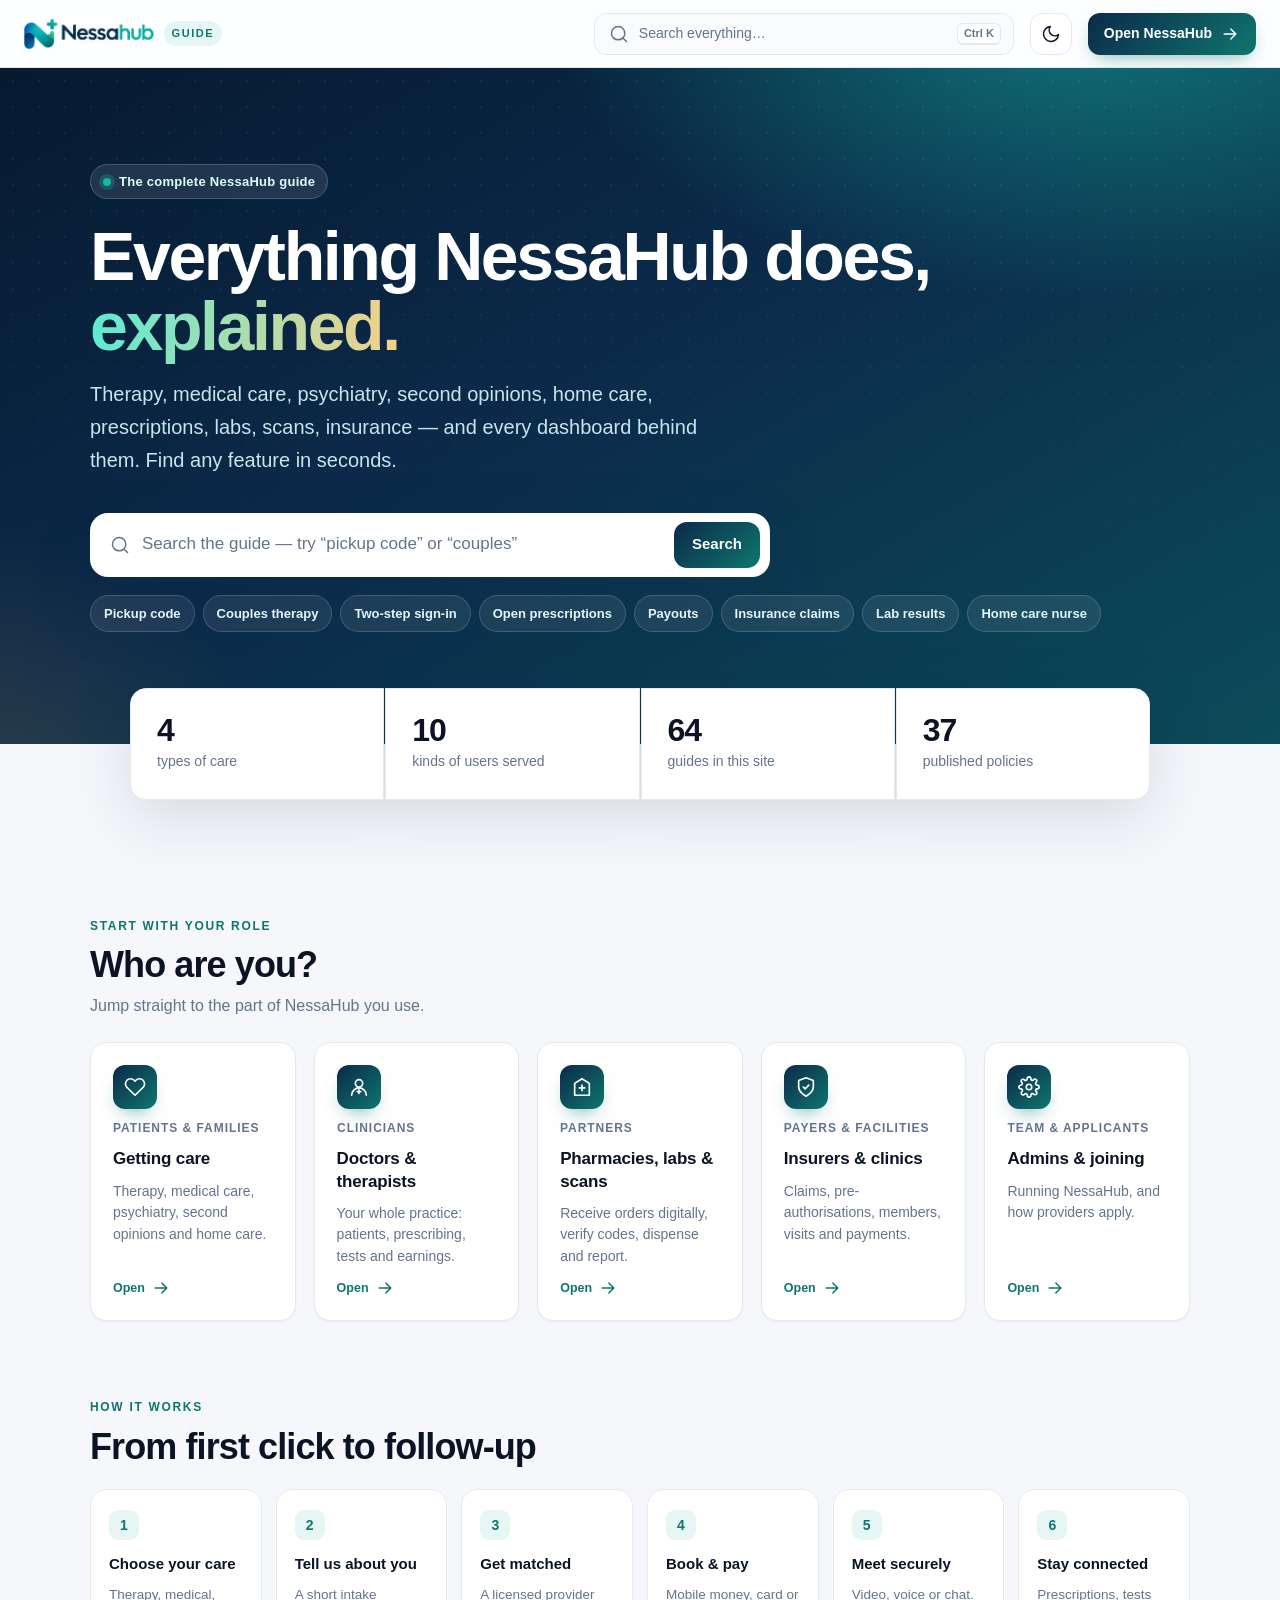
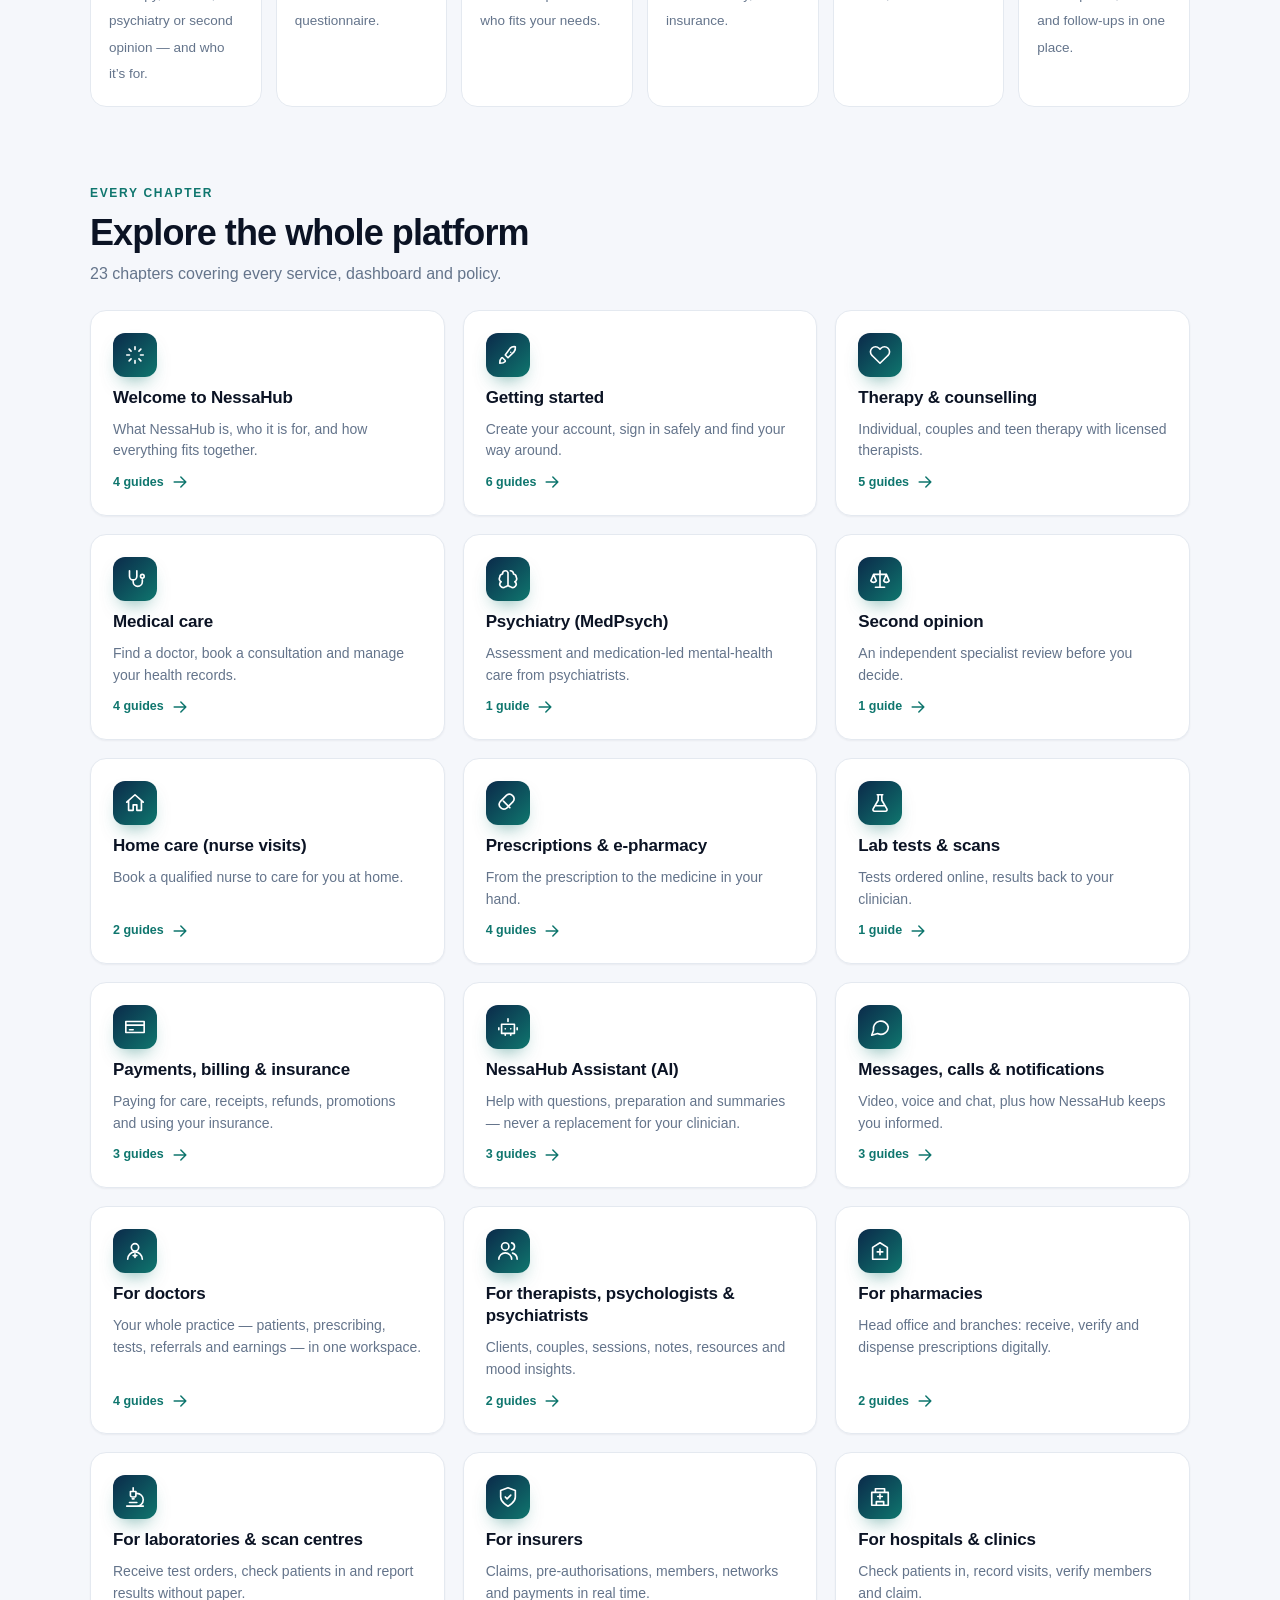
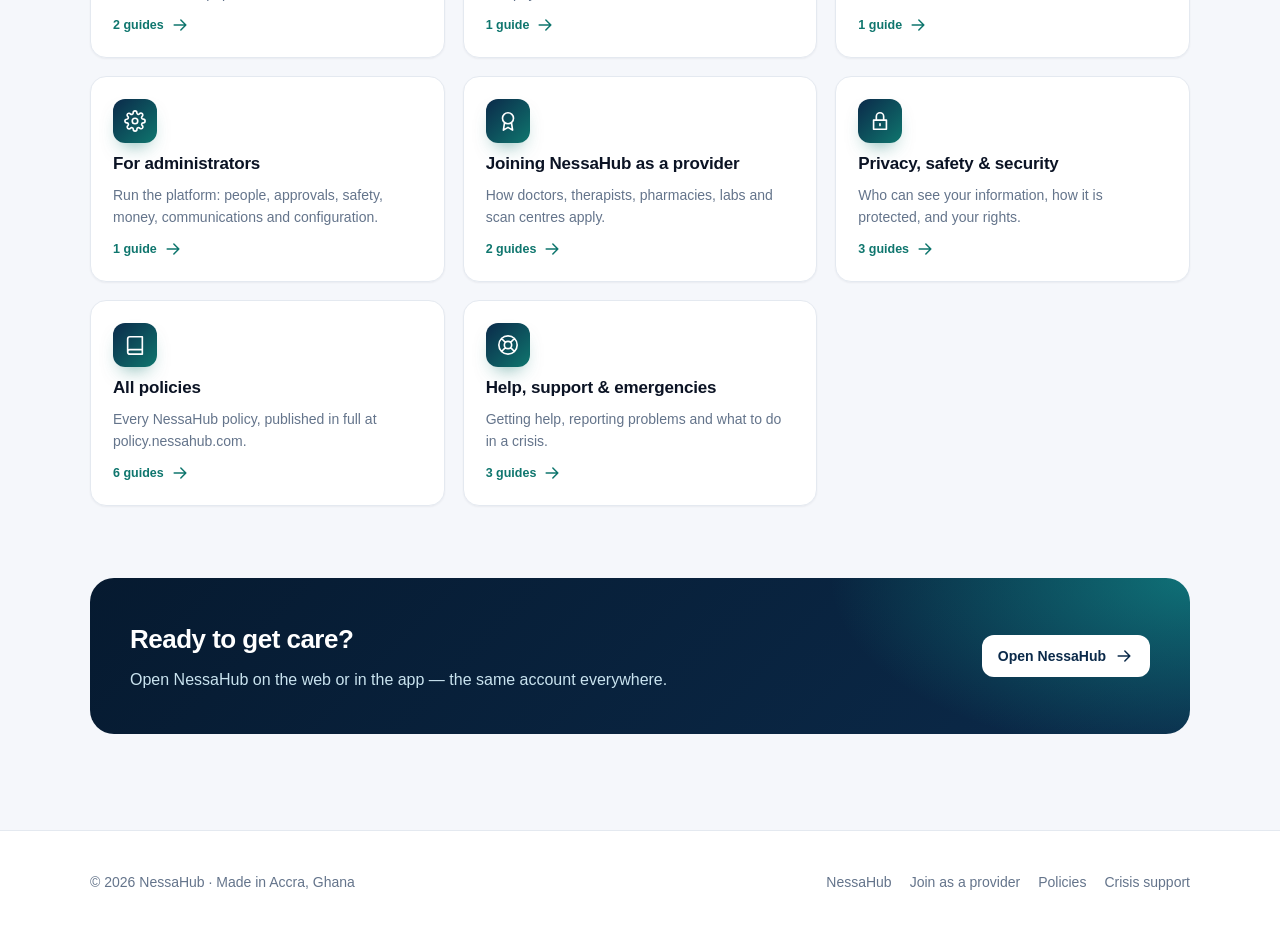
==== index.html @ 4400db7b "NessaHub Guide: the public guide to everything NessaHub does Static site (no framework, no third-par" ====
<!doctype html>
<html lang="en">
<head>
  <meta charset="utf-8" />
  <meta name="viewport" content="width=device-width, initial-scale=1, viewport-fit=cover" />
  <title>NessaHub Guide — everything NessaHub does, explained</title>
  <meta name="description" content="The complete guide to NessaHub: therapy, medical care, psychiatry, second opinions, home care, prescriptions, labs, scans, insurance, and every dashboard for patients, clinicians, pharmacies, labs, insurers and administrators." />
  <meta name="theme-color" content="#0b2a4a" />
  <meta property="og:title" content="NessaHub Guide" />
  <meta property="og:description" content="Everything NessaHub does, explained — with search." />
  <meta property="og:image" content="/assets/nessahub-logo.png" />
  <link rel="icon" href="/assets/nessahub-logo.png" />
  <link rel="stylesheet" href="/styles.css" />
  <script src="/theme.js"></script>
</head>
<body>
  <header class="bar">
    <button class="icon-btn menu-btn" id="menu-btn" type="button" aria-label="Open chapters"><svg class="icon" viewBox="0 0 24 24" aria-hidden="true"><path d="M3 6h18M3 12h18M3 18h18"/></svg></button>
    <a class="brand" href="#/" aria-label="NessaHub Guide home">
      <img class="logo-light" src="/assets/nessahub-logo.png" alt="NessaHub" />
      <img class="logo-dark" src="/assets/nessahub-logo-white.png" alt="NessaHub" />
      <span class="tag">Guide</span>
    </a>
    <span class="spacer"></span>
    <button class="search-trigger" id="search-btn" type="button" aria-label="Search the guide">
      <svg class="icon" viewBox="0 0 24 24" aria-hidden="true"><path d="M11 19a8 8 0 1 0 0-16 8 8 0 0 0 0 16zM21 21l-4.3-4.3"/></svg>
      <span>Search everything…</span>
      <kbd id="kbd-hint">Ctrl K</kbd>
    </button>
    <button class="icon-btn" id="theme-btn" type="button" aria-label="Toggle theme"></button>
    <a class="cta" href="https://nessahub.com" target="_blank" rel="noopener" aria-label="Open NessaHub"><span class="label">Open NessaHub</span><svg class="icon" viewBox="0 0 24 24" aria-hidden="true"><path d="M5 12h14M13 6l6 6-6 6"/></svg></a>
  </header>

  <div class="layout home" id="layout">
    <nav class="side" id="side" aria-label="Chapters"></nav>
    <main class="main" id="main" tabindex="-1"></main>
  </div>

  <footer class="foot">
    <div class="foot-inner">
      <span>© <span id="year"></span> NessaHub · Made in Accra, Ghana</span>
      <nav aria-label="Footer">
        <a href="https://nessahub.com" target="_blank" rel="noopener">NessaHub</a>
        <a href="https://onboard.nessahub.com" target="_blank" rel="noopener">Join as a provider</a>
        <a href="https://policy.nessahub.com" target="_blank" rel="noopener">Policies</a>
        <a href="#/help/crisis">Crisis support</a>
      </nav>
    </div>
  </footer>

  <div class="palette-backdrop" id="palette" aria-hidden="true">
    <div class="palette" role="dialog" aria-modal="true" aria-label="Search the guide">
      <div class="palette-input">
        <svg class="icon" viewBox="0 0 24 24" aria-hidden="true"><path d="M11 19a8 8 0 1 0 0-16 8 8 0 0 0 0 16zM21 21l-4.3-4.3"/></svg>
        <input id="palette-input" type="search" autocomplete="off" spellcheck="false" placeholder="Search features, dashboards, policies…" aria-label="Search" aria-controls="palette-results" />
        <kbd>Esc</kbd>
      </div>
      <div class="palette-results" id="palette-results" role="listbox"></div>
      <div class="p-foot"><span><kbd>↑</kbd><kbd>↓</kbd> to move</span><span><kbd>Enter</kbd> to open</span><span><kbd>Esc</kbd> to close</span></div>
    </div>
  </div>

  <script src="/content/01-start.js"></script>
  <script src="/content/02-care.js"></script>
  <script src="/content/03-services.js"></script>
  <script src="/content/04-clinicians.js"></script>
  <script src="/content/05-partners.js"></script>
  <script src="/content/06-platform.js"></script>
  <script src="/app.js"></script>
</body>
</html>
---- styles.css ----
/* NessaHub Guide — premium, dependency-free. Brand: navy #0b2a4a, teal #0f766e. */

:root {
  --navy: #0b2a4a;
  --navy-2: #0f3a63;
  --teal: #0f766e;
  --teal-2: #14b8a6;
  --teal-soft: #e6f6f4;
  --gold: #f5b544;
  --ink: #0b1324;
  --text: #24324a;
  --muted: #64748b;
  --line: #e4e9f0;
  --bg: #f5f7fb;
  --card: #ffffff;
  --card-2: #f9fbfd;
  --mark: #ccfbf1;
  --shadow-sm: 0 1px 2px rgba(11, 19, 36, 0.05);
  --shadow: 0 1px 2px rgba(11, 19, 36, 0.04), 0 12px 32px -12px rgba(11, 19, 36, 0.14);
  --shadow-lg: 0 30px 80px -20px rgba(11, 42, 74, 0.45);
  --radius: 16px;
  --bar-h: 68px;
  --side-w: 296px;
  --font: ui-sans-serif, -apple-system, BlinkMacSystemFont, "SF Pro Text", "Segoe UI", Roboto, "Helvetica Neue", Arial, sans-serif;
  --font-display: ui-sans-serif, -apple-system, BlinkMacSystemFont, "SF Pro Display", "Segoe UI", Roboto, sans-serif;
  color-scheme: light;
}

:root[data-theme="dark"] {
  --ink: #eef3fb;
  --text: #c9d4e4;
  --muted: #8b9ab0;
  --line: #1e2b40;
  --bg: #070d18;
  --card: #0c1526;
  --card-2: #0f1a2e;
  --teal-soft: rgba(20, 184, 166, 0.12);
  --mark: rgba(20, 184, 166, 0.28);
  --shadow: 0 1px 2px rgba(0, 0, 0, 0.3), 0 16px 40px -16px rgba(0, 0, 0, 0.6);
  color-scheme: dark;
}
@media (prefers-color-scheme: dark) {
  :root:not([data-theme="light"]) {
    --ink: #eef3fb; --text: #c9d4e4; --muted: #8b9ab0; --line: #1e2b40; --bg: #070d18;
    --card: #0c1526; --card-2: #0f1a2e; --teal-soft: rgba(20, 184, 166, 0.12); --mark: rgba(20, 184, 166, 0.28);
    --shadow: 0 1px 2px rgba(0, 0, 0, 0.3), 0 16px 40px -16px rgba(0, 0, 0, 0.6);
    color-scheme: dark;
  }
}

* { box-sizing: border-box; }
html { scroll-behavior: smooth; scroll-padding-top: calc(var(--bar-h) + 16px); }
body {
  margin: 0; background: var(--bg); color: var(--text); font-family: var(--font);
  font-size: 16px; line-height: 1.65; -webkit-font-smoothing: antialiased; text-rendering: optimizeLegibility;
}
a { color: var(--teal); text-decoration: none; }
a:hover { text-decoration: underline; text-underline-offset: 3px; }
button { font: inherit; color: inherit; }
img { max-width: 100%; display: block; }
.sr-only { position: absolute; width: 1px; height: 1px; overflow: hidden; clip: rect(0 0 0 0); white-space: nowrap; }
.icon { width: 20px; height: 20px; flex: none; fill: none; stroke: currentColor; stroke-width: 1.8; stroke-linecap: round; stroke-linejoin: round; }

/* ---------------------------------------------------------------- top bar */
.bar {
  position: sticky; top: 0; z-index: 50; height: var(--bar-h);
  display: flex; align-items: center; gap: 16px; padding: 0 24px;
  background: color-mix(in srgb, var(--card) 82%, transparent);
  backdrop-filter: saturate(180%) blur(16px); -webkit-backdrop-filter: saturate(180%) blur(16px);
  border-bottom: 1px solid var(--line);
}
.brand { display: flex; align-items: center; gap: 10px; color: var(--ink); font-weight: 800; letter-spacing: -0.01em; }
.brand:hover { text-decoration: none; }
.brand img { height: 30px; width: auto; }
.brand .logo-dark { display: none; }
:root[data-theme="dark"] .brand .logo-light { display: none; }
:root[data-theme="dark"] .brand .logo-dark { display: block; }
@media (prefers-color-scheme: dark) {
  :root:not([data-theme="light"]) .brand .logo-light { display: none; }
  :root:not([data-theme="light"]) .brand .logo-dark { display: block; }
}
.brand .tag {
  font-size: 11px; font-weight: 800; letter-spacing: 0.14em; text-transform: uppercase;
  color: var(--teal); background: var(--teal-soft); padding: 3px 8px; border-radius: 999px;
}
.bar .spacer { flex: 1; }
.search-trigger {
  display: flex; align-items: center; gap: 10px; width: min(420px, 40vw); height: 42px; padding: 0 12px 0 14px;
  background: var(--card-2); border: 1px solid var(--line); border-radius: 12px; color: var(--muted);
  cursor: pointer; transition: border-color .15s, box-shadow .15s;
}
.search-trigger:hover { border-color: var(--teal); box-shadow: 0 0 0 4px var(--teal-soft); }
.search-trigger span { flex: 1; text-align: left; font-size: 14px; }
kbd {
  font: 600 11px/1 var(--font); color: var(--muted); background: var(--card); border: 1px solid var(--line);
  border-bottom-width: 2px; border-radius: 6px; padding: 4px 6px;
}
.icon-btn {
  display: inline-flex; align-items: center; justify-content: center; width: 42px; height: 42px;
  border-radius: 12px; border: 1px solid var(--line); background: var(--card); cursor: pointer; color: var(--ink);
}
.icon-btn:hover { border-color: var(--teal); }
.cta {
  display: inline-flex; align-items: center; gap: 8px; height: 42px; padding: 0 16px; border-radius: 12px;
  background: linear-gradient(135deg, var(--navy), var(--teal)); color: #fff; font-weight: 700; font-size: 14px;
  box-shadow: 0 8px 20px -8px rgba(15, 118, 110, 0.6);
}
.cta:hover { text-decoration: none; filter: brightness(1.08); }
.menu-btn { display: none; }

/* ---------------------------------------------------------------- layout */
.layout { display: grid; grid-template-columns: var(--side-w) minmax(0, 1fr); min-height: calc(100vh - var(--bar-h)); }
.layout.home { grid-template-columns: minmax(0, 1fr); }
.layout.home .side { display: none; }

.side {
  position: sticky; top: var(--bar-h); height: calc(100vh - var(--bar-h)); overflow-y: auto;
  padding: 24px 16px 48px; border-right: 1px solid var(--line); background: var(--card);
}
.side-group { margin-bottom: 18px; }
.side-group h4 {
  margin: 0 10px 6px; font-size: 11px; font-weight: 800; letter-spacing: 0.12em; text-transform: uppercase; color: var(--muted);
}
.side-chapter {
  display: flex; align-items: center; gap: 10px; width: 100%; padding: 8px 10px; border-radius: 10px;
  color: var(--text); font-size: 14px; font-weight: 600; border: 0; background: none; cursor: pointer; text-align: left;
}
.side-chapter:hover { background: var(--card-2); text-decoration: none; }
.side-chapter.active { background: var(--teal-soft); color: var(--teal); }
.side-chapter .icon { width: 18px; height: 18px; color: var(--muted); }
.side-chapter.active .icon { color: var(--teal); }
.side-articles { margin: 2px 0 8px 22px; padding-left: 12px; border-left: 1px solid var(--line); }
.side-articles a { display: block; padding: 5px 10px; font-size: 13.5px; color: var(--muted); border-radius: 8px; }
.side-articles a:hover { color: var(--ink); text-decoration: none; }
.side-articles a.active { color: var(--teal); font-weight: 700; }

.main { min-width: 0; }
.page { max-width: 1180px; margin: 0 auto; padding: 40px 40px 96px; }

/* ---------------------------------------------------------------- hero */
.hero {
  position: relative; overflow: hidden; color: #fff;
  background:
    radial-gradient(900px 500px at 85% -10%, rgba(20, 184, 166, 0.55), transparent 60%),
    radial-gradient(700px 500px at -10% 110%, rgba(245, 181, 68, 0.18), transparent 60%),
    linear-gradient(150deg, #061a30 0%, var(--navy) 45%, #0b4b5a 100%);
}
.hero::after {
  content: ""; position: absolute; inset: 0; pointer-events: none; opacity: 0.35;
  background-image: radial-gradient(rgba(255, 255, 255, 0.18) 1px, transparent 1px); background-size: 26px 26px;
  mask-image: linear-gradient(180deg, #000 20%, transparent 85%); -webkit-mask-image: linear-gradient(180deg, #000 20%, transparent 85%);
}
.hero-inner { position: relative; z-index: 1; max-width: 1180px; margin: 0 auto; padding: 96px 40px 112px; }
.eyebrow {
  display: inline-flex; align-items: center; gap: 8px; padding: 6px 12px; border-radius: 999px;
  background: rgba(255, 255, 255, 0.1); border: 1px solid rgba(255, 255, 255, 0.18);
  font-size: 13px; font-weight: 700; letter-spacing: 0.02em; color: #d7fff8;
}
.eyebrow .dot { width: 8px; height: 8px; border-radius: 50%; background: var(--teal-2); box-shadow: 0 0 0 4px rgba(20, 184, 166, 0.25); }
.hero h1 {
  margin: 22px 0 16px; max-width: 840px; font-family: var(--font-display); font-weight: 850;
  font-size: clamp(38px, 6vw, 68px); line-height: 1.03; letter-spacing: -0.035em;
}
.hero h1 em { font-style: normal; background: linear-gradient(90deg, #5eead4, #f5d08a); -webkit-background-clip: text; background-clip: text; color: transparent; }
.hero p.lead { max-width: 640px; margin: 0; font-size: clamp(17px, 2vw, 20px); color: #c9e3ef; }
.hero-search {
  display: flex; align-items: center; gap: 12px; max-width: 680px; margin-top: 36px; height: 64px; padding: 0 10px 0 20px;
  background: #fff; color: var(--muted); border-radius: 18px; border: 0; cursor: text; width: 100%;
  box-shadow: var(--shadow-lg); transition: transform .2s;
}
.hero-search:hover { transform: translateY(-1px); }
.hero-search span { flex: 1; text-align: left; font-size: 17px; }
.hero-search .go {
  flex: none; display: inline-flex; align-items: center; height: 46px; padding: 0 18px; border-radius: 13px;
  background: linear-gradient(135deg, var(--navy), var(--teal)); color: #fff; font-weight: 700; font-size: 15px;
}
.chips { display: flex; flex-wrap: wrap; gap: 8px; margin-top: 18px; }
.chip {
  padding: 7px 13px; border-radius: 999px; font-size: 13px; font-weight: 600; cursor: pointer;
  background: rgba(255, 255, 255, 0.08); border: 1px solid rgba(255, 255, 255, 0.16); color: #e3f5f9;
}
.chip:hover { background: rgba(255, 255, 255, 0.16); }

.stats {
  position: relative; z-index: 2; max-width: 1100px; margin: -56px auto 0; padding: 0 40px;
  display: grid; grid-template-columns: repeat(4, 1fr); gap: 1px;
}
.stats-inner { display: contents; }
.stat { background: var(--card); padding: 24px 26px; border: 1px solid var(--line); }
.stat:first-child { border-radius: var(--radius) 0 0 var(--radius); }
.stat:last-child { border-radius: 0 var(--radius) var(--radius) 0; }
.stats { filter: drop-shadow(0 18px 30px rgba(11, 19, 36, 0.12)); }
.stat b { display: block; font-family: var(--font-display); font-size: 32px; font-weight: 850; letter-spacing: -0.03em; color: var(--ink); line-height: 1.1; }
.stat span { font-size: 14px; color: var(--muted); }

/* ---------------------------------------------------------------- sections */
.section { margin-top: 72px; }
.section-head { display: flex; align-items: flex-end; justify-content: space-between; gap: 20px; margin-bottom: 22px; }
.kicker { font-size: 12px; font-weight: 800; letter-spacing: 0.14em; text-transform: uppercase; color: var(--teal); }
.section h2 { margin: 6px 0 0; font-family: var(--font-display); font-size: clamp(26px, 3.2vw, 36px); font-weight: 850; letter-spacing: -0.025em; color: var(--ink); line-height: 1.15; }
.section p.sub { margin: 8px 0 0; color: var(--muted); max-width: 640px; }

.grid { display: grid; gap: 18px; }
.grid.aud { grid-template-columns: repeat(5, 1fr); }
.grid.ch { grid-template-columns: repeat(3, 1fr); }

.card {
  position: relative; display: flex; flex-direction: column; gap: 10px; padding: 22px; background: var(--card);
  border: 1px solid var(--line); border-radius: var(--radius); box-shadow: var(--shadow-sm); color: var(--text);
  transition: transform .18s ease, box-shadow .18s ease, border-color .18s ease; cursor: pointer; text-align: left;
}
.card:hover { transform: translateY(-3px); box-shadow: var(--shadow); border-color: color-mix(in srgb, var(--teal) 35%, var(--line)); text-decoration: none; }
.card h3 { margin: 0; font-size: 17px; font-weight: 800; letter-spacing: -0.01em; color: var(--ink); line-height: 1.3; }
.card p { margin: 0; font-size: 14px; color: var(--muted); line-height: 1.55; }
.card .meta { margin-top: auto; font-size: 12.5px; font-weight: 700; color: var(--teal); display: flex; align-items: center; gap: 6px; }
.ico-tile {
  width: 44px; height: 44px; border-radius: 12px; display: grid; place-items: center; color: #fff;
  background: linear-gradient(135deg, var(--navy), var(--teal)); box-shadow: 0 10px 20px -10px rgba(15, 118, 110, 0.7);
}
.ico-tile .icon { width: 22px; height: 22px; }
.aud .card { align-items: flex-start; }
.aud .card .who { font-size: 12px; font-weight: 800; letter-spacing: 0.08em; text-transform: uppercase; color: var(--muted); }

.journey { display: grid; grid-template-columns: repeat(6, 1fr); gap: 14px; counter-reset: step; margin: 0; padding: 0; }
.journey li { list-style: none; position: relative; padding: 20px 18px; background: var(--card); border: 1px solid var(--line); border-radius: var(--radius); }
.journey li::before {
  counter-increment: step; content: counter(step); display: grid; place-items: center; width: 30px; height: 30px; margin-bottom: 12px;
  border-radius: 9px; font-weight: 850; font-size: 14px; color: var(--teal); background: var(--teal-soft);
}
.journey b { display: block; color: var(--ink); font-size: 15px; margin-bottom: 4px; }
.journey span { font-size: 13.5px; color: var(--muted); line-height: 1.5; }

.band {
  margin-top: 72px; padding: 40px; border-radius: 24px; color: #fff; display: flex; align-items: center; justify-content: space-between; gap: 24px;
  background: radial-gradient(600px 300px at 100% 0, rgba(20, 184, 166, 0.5), transparent 60%), linear-gradient(135deg, #061a30, var(--navy));
}
.band h3 { margin: 0; font-family: var(--font-display); font-size: 26px; letter-spacing: -0.02em; }
.band p { margin: 6px 0 0; color: #c9e3ef; }
.band .cta { background: #fff; color: var(--navy); box-shadow: none; flex: none; }

/* ---------------------------------------------------------------- chapter & article */
.crumbs { display: flex; flex-wrap: wrap; align-items: center; gap: 6px; font-size: 13px; color: var(--muted); margin-bottom: 18px; }
.crumbs a { color: var(--muted); }
.crumbs a:hover { color: var(--teal); }
.crumbs .sep { opacity: 0.5; }

.ch-head { display: flex; gap: 18px; align-items: flex-start; padding-bottom: 28px; margin-bottom: 28px; border-bottom: 1px solid var(--line); }
.ch-head .ico-tile { width: 56px; height: 56px; border-radius: 16px; }
.ch-head h1, .art h1 { margin: 0; font-family: var(--font-display); font-size: clamp(30px, 4vw, 44px); font-weight: 850; letter-spacing: -0.03em; color: var(--ink); line-height: 1.1; }
.ch-head p { margin: 8px 0 0; font-size: 18px; color: var(--muted); }
.ch-list { display: grid; grid-template-columns: repeat(2, 1fr); gap: 16px; }

.art-wrap { display: grid; grid-template-columns: minmax(0, 1fr) 230px; gap: 56px; }
.art { max-width: 760px; }
.art .lead { margin: 14px 0 0; font-size: 19px; color: var(--muted); line-height: 1.55; }
.art .audience { display: inline-flex; margin-bottom: 14px; }
.pill { font-size: 12px; font-weight: 800; letter-spacing: 0.06em; text-transform: uppercase; color: var(--teal); background: var(--teal-soft); border-radius: 999px; padding: 4px 10px; }
.body { margin-top: 32px; }
.body h2 { margin: 40px 0 12px; font-size: 22px; font-weight: 800; letter-spacing: -0.015em; color: var(--ink); }
.body p { margin: 0 0 16px; }
.body strong { color: var(--ink); font-weight: 750; }
.body ul { margin: 0 0 18px; padding-left: 0; list-style: none; }
.body ul li { position: relative; padding-left: 24px; margin: 8px 0; }
.body ul li::before { content: ""; position: absolute; left: 4px; top: 0.68em; width: 7px; height: 7px; border-radius: 2px; background: var(--teal); transform: rotate(45deg); }
.body ol.steps { margin: 4px 0 22px; padding: 0; list-style: none; counter-reset: s; }
.body ol.steps li { position: relative; padding: 2px 0 14px 48px; counter-increment: s; }
.body ol.steps li::before {
  content: counter(s); position: absolute; left: 0; top: 0; width: 32px; height: 32px; border-radius: 10px; display: grid; place-items: center;
  font-weight: 850; font-size: 14px; color: #fff; background: linear-gradient(135deg, var(--navy), var(--teal));
}
.body ol.steps li:not(:last-child)::after { content: ""; position: absolute; left: 15.5px; top: 36px; bottom: 2px; width: 1px; background: var(--line); }
.callout { display: flex; gap: 12px; padding: 16px 18px; margin: 4px 0 22px; border-radius: 14px; border: 1px solid; font-size: 15px; }
.callout .icon { margin-top: 2px; }
.callout.note { background: var(--teal-soft); border-color: color-mix(in srgb, var(--teal) 25%, transparent); color: var(--text); }
.callout.note .icon { color: var(--teal); }
.callout.warn { background: color-mix(in srgb, #f59e0b 10%, var(--card)); border-color: color-mix(in srgb, #f59e0b 35%, transparent); }
.callout.warn .icon { color: #d97706; }
.callout p { margin: 0; }
.tbl-wrap { margin: 4px 0 24px; overflow-x: auto; border: 1px solid var(--line); border-radius: 14px; background: var(--card); }
table { width: 100%; border-collapse: collapse; font-size: 14.5px; }
th { text-align: left; font-size: 12px; font-weight: 800; letter-spacing: 0.06em; text-transform: uppercase; color: var(--muted); background: var(--card-2); padding: 12px 16px; border-bottom: 1px solid var(--line); }
td { padding: 12px 16px; border-bottom: 1px solid var(--line); vertical-align: top; }
tr:last-child td { border-bottom: 0; }
td:first-child { font-weight: 700; color: var(--ink); white-space: nowrap; }
@media (max-width: 720px) { td:first-child { white-space: normal; } }
.link-list { display: grid; grid-template-columns: repeat(2, 1fr); gap: 10px; margin: 4px 0 22px; }
.link-list a {
  display: flex; align-items: center; justify-content: space-between; gap: 10px; padding: 14px 16px; border-radius: 12px;
  background: var(--card); border: 1px solid var(--line); color: var(--ink); font-weight: 650; font-size: 14.5px;
}
.link-list a:hover { border-color: var(--teal); text-decoration: none; color: var(--teal); }
.faq { margin: 0 0 22px; border: 1px solid var(--line); border-radius: 14px; background: var(--card); overflow: hidden; }
.faq details { border-bottom: 1px solid var(--line); }
.faq details:last-child { border-bottom: 0; }
.faq summary { cursor: pointer; padding: 16px 18px; font-weight: 700; color: var(--ink); list-style: none; display: flex; justify-content: space-between; gap: 12px; }
.faq summary::-webkit-details-marker { display: none; }
.faq summary::after { content: "+"; color: var(--teal); font-weight: 800; font-size: 20px; line-height: 1; }
.faq details[open] summary::after { content: "−"; }
.faq details p { margin: 0; padding: 0 18px 16px; color: var(--muted); }

.toc { position: sticky; top: calc(var(--bar-h) + 32px); align-self: start; font-size: 13.5px; }
.toc h4 { margin: 0 0 10px; font-size: 11px; font-weight: 800; letter-spacing: 0.12em; text-transform: uppercase; color: var(--muted); }
.toc a { display: block; padding: 5px 0 5px 12px; color: var(--muted); border-left: 2px solid var(--line); }
.toc a:hover { color: var(--ink); text-decoration: none; }
.toc a.active { color: var(--teal); border-left-color: var(--teal); font-weight: 700; }
.toc .copy { margin-top: 18px; display: inline-flex; align-items: center; gap: 6px; padding: 8px 12px; border-radius: 10px; border: 1px solid var(--line); background: var(--card); cursor: pointer; font-size: 13px; font-weight: 650; color: var(--text); }
.toc .copy:hover { border-color: var(--teal); color: var(--teal); }

.pager { display: grid; grid-template-columns: 1fr 1fr; gap: 14px; margin-top: 56px; padding-top: 28px; border-top: 1px solid var(--line); }
.pager a { display: flex; flex-direction: column; gap: 4px; padding: 16px 18px; border: 1px solid var(--line); border-radius: 14px; background: var(--card); color: var(--ink); font-weight: 750; }
.pager a:hover { border-color: var(--teal); text-decoration: none; }
.pager a small { font-size: 12px; font-weight: 700; color: var(--muted); text-transform: uppercase; letter-spacing: 0.08em; }
.pager a.next { text-align: right; grid-column: 2; }

/* ---------------------------------------------------------------- search palette */
.palette-backdrop { position: fixed; inset: 0; z-index: 100; background: rgba(4, 10, 20, 0.55); backdrop-filter: blur(6px); -webkit-backdrop-filter: blur(6px); display: none; padding: 10vh 16px 16px; }
.palette-backdrop.open { display: block; animation: fade .15s ease; }
.palette { max-width: 720px; margin: 0 auto; background: var(--card); border-radius: 20px; box-shadow: var(--shadow-lg); border: 1px solid var(--line); overflow: hidden; animation: pop .18s ease; }
.palette-input { display: flex; align-items: center; gap: 12px; padding: 0 18px; border-bottom: 1px solid var(--line); }
.palette-input .icon { color: var(--teal); width: 22px; height: 22px; }
.palette-input input { flex: 1; height: 64px; border: 0; outline: 0; background: none; font: 500 18px var(--font); color: var(--ink); }
.palette-input input::placeholder { color: var(--muted); }
.palette-results { max-height: min(62vh, 560px); overflow-y: auto; padding: 8px; }
.p-group { padding: 12px 12px 6px; font-size: 11px; font-weight: 800; letter-spacing: 0.12em; text-transform: uppercase; color: var(--muted); }
.p-item { display: flex; gap: 12px; align-items: flex-start; width: 100%; padding: 12px; border-radius: 12px; border: 0; background: none; cursor: pointer; text-align: left; }
.p-item .ico { width: 34px; height: 34px; flex: none; border-radius: 10px; display: grid; place-items: center; color: var(--teal); background: var(--teal-soft); }
.p-item .ico .icon { width: 18px; height: 18px; }
.p-item.active, .p-item:hover { background: var(--card-2); }
.p-item.active { box-shadow: inset 0 0 0 1px color-mix(in srgb, var(--teal) 40%, transparent); }
.p-title { display: block; font-weight: 750; color: var(--ink); font-size: 15px; }
.p-path { display: block; font-size: 12px; color: var(--muted); margin-top: 1px; }
.p-snip { display: block; font-size: 13.5px; color: var(--text); margin-top: 4px; line-height: 1.45; }
mark { background: var(--mark); color: inherit; border-radius: 4px; padding: 0 2px; }
.p-empty { padding: 40px 20px; text-align: center; color: var(--muted); }
.p-foot { display: flex; gap: 16px; padding: 10px 16px; border-top: 1px solid var(--line); font-size: 12px; color: var(--muted); background: var(--card-2); }
.p-foot span { display: inline-flex; align-items: center; gap: 6px; }

/* ---------------------------------------------------------------- footer */
.foot { border-top: 1px solid var(--line); background: var(--card); }
.foot-inner { max-width: 1180px; margin: 0 auto; padding: 40px; display: flex; flex-wrap: wrap; gap: 24px; justify-content: space-between; font-size: 14px; color: var(--muted); }
.foot-inner nav { display: flex; flex-wrap: wrap; gap: 18px; }
.foot-inner a { color: var(--muted); }
.foot-inner a:hover { color: var(--teal); }

@keyframes fade { from { opacity: 0; } to { opacity: 1; } }
@keyframes pop { from { opacity: 0; transform: translateY(-8px) scale(0.98); } to { opacity: 1; transform: none; } }
@keyframes rise { from { opacity: 0; transform: translateY(10px); } to { opacity: 1; transform: none; } }
.rise { animation: rise .45s ease both; }
@media (prefers-reduced-motion: reduce) { *, *::before, *::after { animation: none !important; transition: none !important; scroll-behavior: auto !important; } }

/* ---------------------------------------------------------------- responsive */
@media (max-width: 1180px) {
  .grid.aud { grid-template-columns: repeat(3, 1fr); }
  .journey { grid-template-columns: repeat(3, 1fr); }
  .art-wrap { grid-template-columns: minmax(0, 1fr); }
  .toc { display: none; }
}
@media (max-width: 960px) {
  .layout { grid-template-columns: minmax(0, 1fr); }
  .side {
    position: fixed; top: var(--bar-h); left: 0; bottom: 0; width: min(320px, 86vw); height: auto; z-index: 60;
    transform: translateX(-100%); transition: transform .2s ease; box-shadow: var(--shadow-lg);
  }
  .side.open { transform: none; }
  .layout.home .side { display: block; }
  .menu-btn { display: inline-flex; }
  .grid.ch { grid-template-columns: repeat(2, 1fr); }
  .stats { grid-template-columns: repeat(2, 1fr); }
  .stat:first-child { border-radius: var(--radius) 0 0 0; } .stat:nth-child(2) { border-radius: 0 var(--radius) 0 0; }
  .stat:nth-child(3) { border-radius: 0 0 0 var(--radius); } .stat:last-child { border-radius: 0 0 var(--radius) 0; }
}
@media (max-width: 720px) {
  :root { --bar-h: 62px; }
  .bar { padding: 0 14px; gap: 10px; }
  .search-trigger { width: 42px; padding: 0; justify-content: center; }
  .search-trigger span, .search-trigger kbd, .cta .label { display: none; }
  .cta { width: 42px; padding: 0; justify-content: center; }
  .brand .tag { display: none; }
  .page { padding: 28px 16px 72px; }
  .hero-inner { padding: 64px 16px 96px; }
  .hero-search { height: 58px; }
  .hero-search .go { display: none; }
  .stats { padding: 0 16px; }
  .stat { padding: 18px; }
  .stat b { font-size: 26px; }
  .grid.aud, .grid.ch, .ch-list, .link-list, .journey { grid-template-columns: minmax(0, 1fr); }
  .band { flex-direction: column; align-items: flex-start; padding: 28px; }
  .pager { grid-template-columns: 1fr; }
  .pager a.next { grid-column: 1; }
  .foot-inner { padding: 28px 16px; }
  .palette-backdrop { padding: 0; }
  .palette { border-radius: 0; height: 100%; display: flex; flex-direction: column; }
  .palette-results { max-height: none; flex: 1; }
}
@media print {
  .bar, .side, .toc, .pager, .foot, .palette-backdrop { display: none !important; }
  .layout { display: block; }
  body { background: #fff; }
}
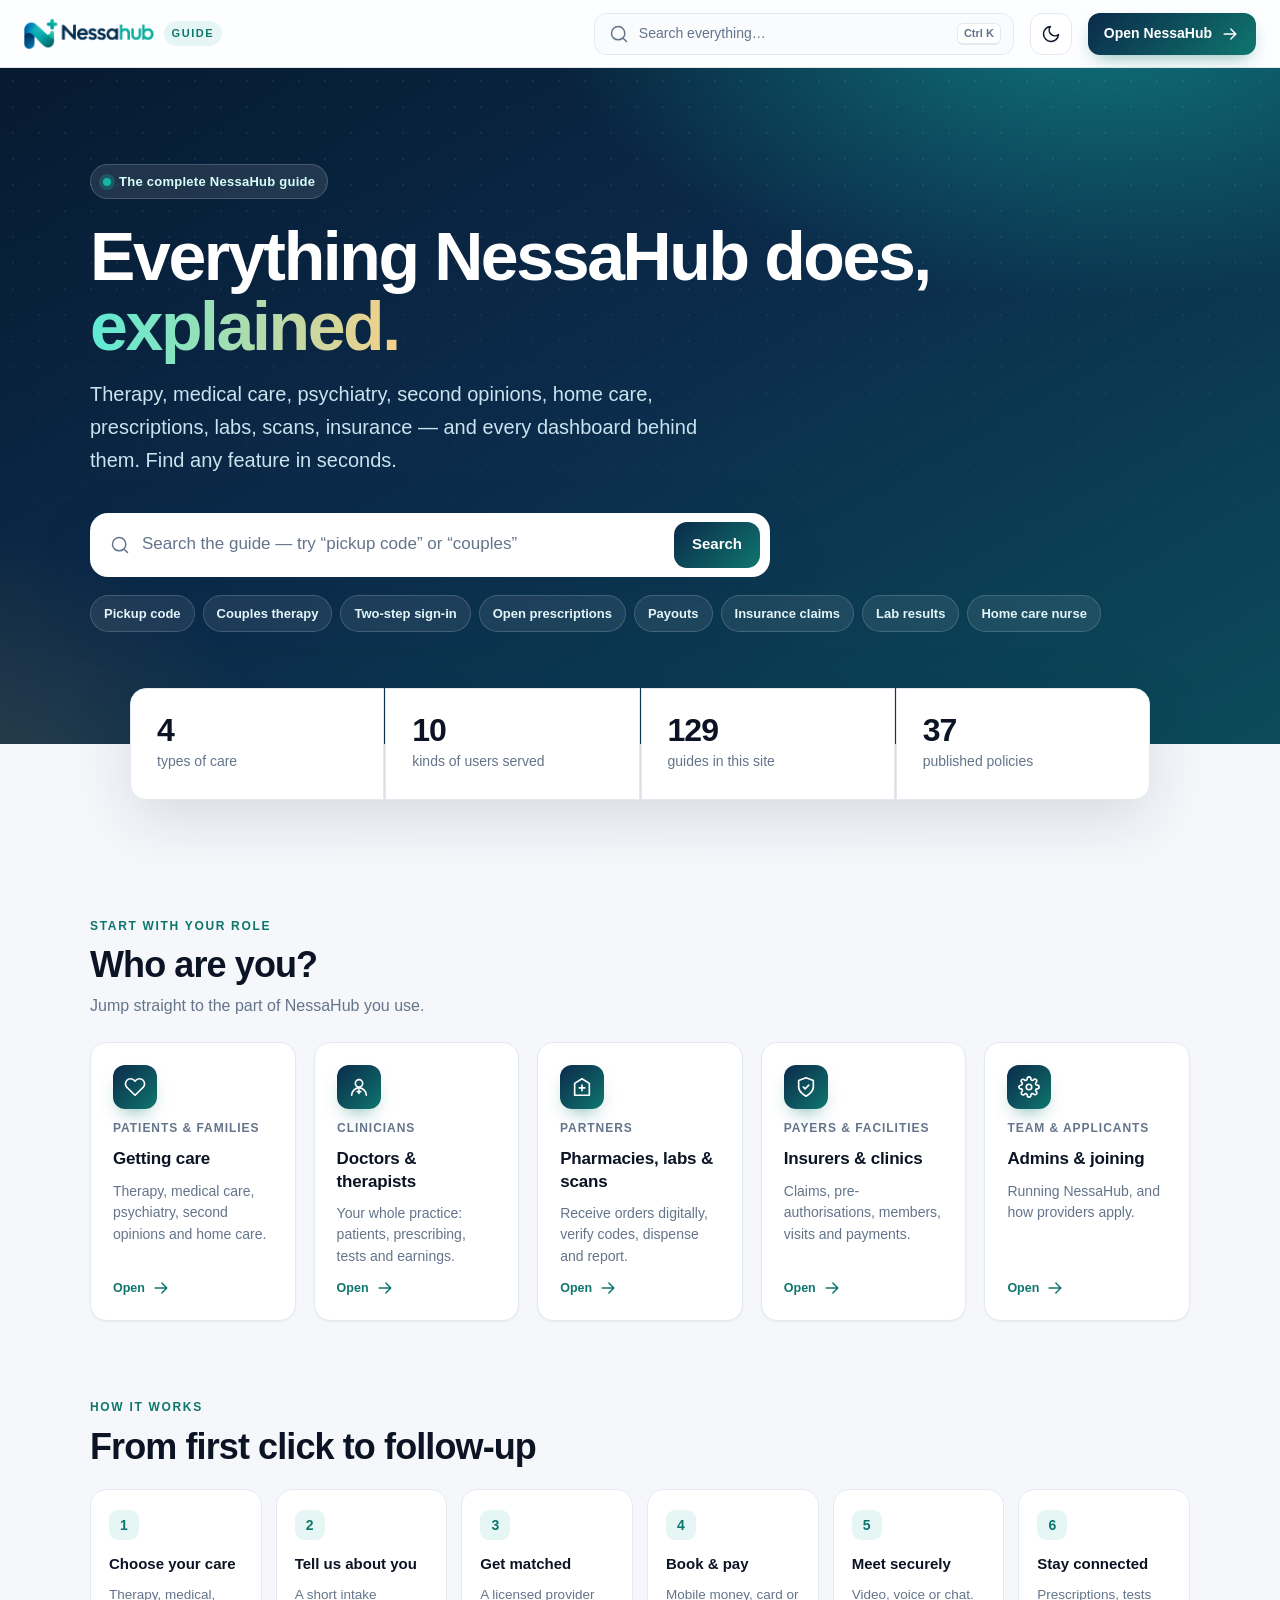
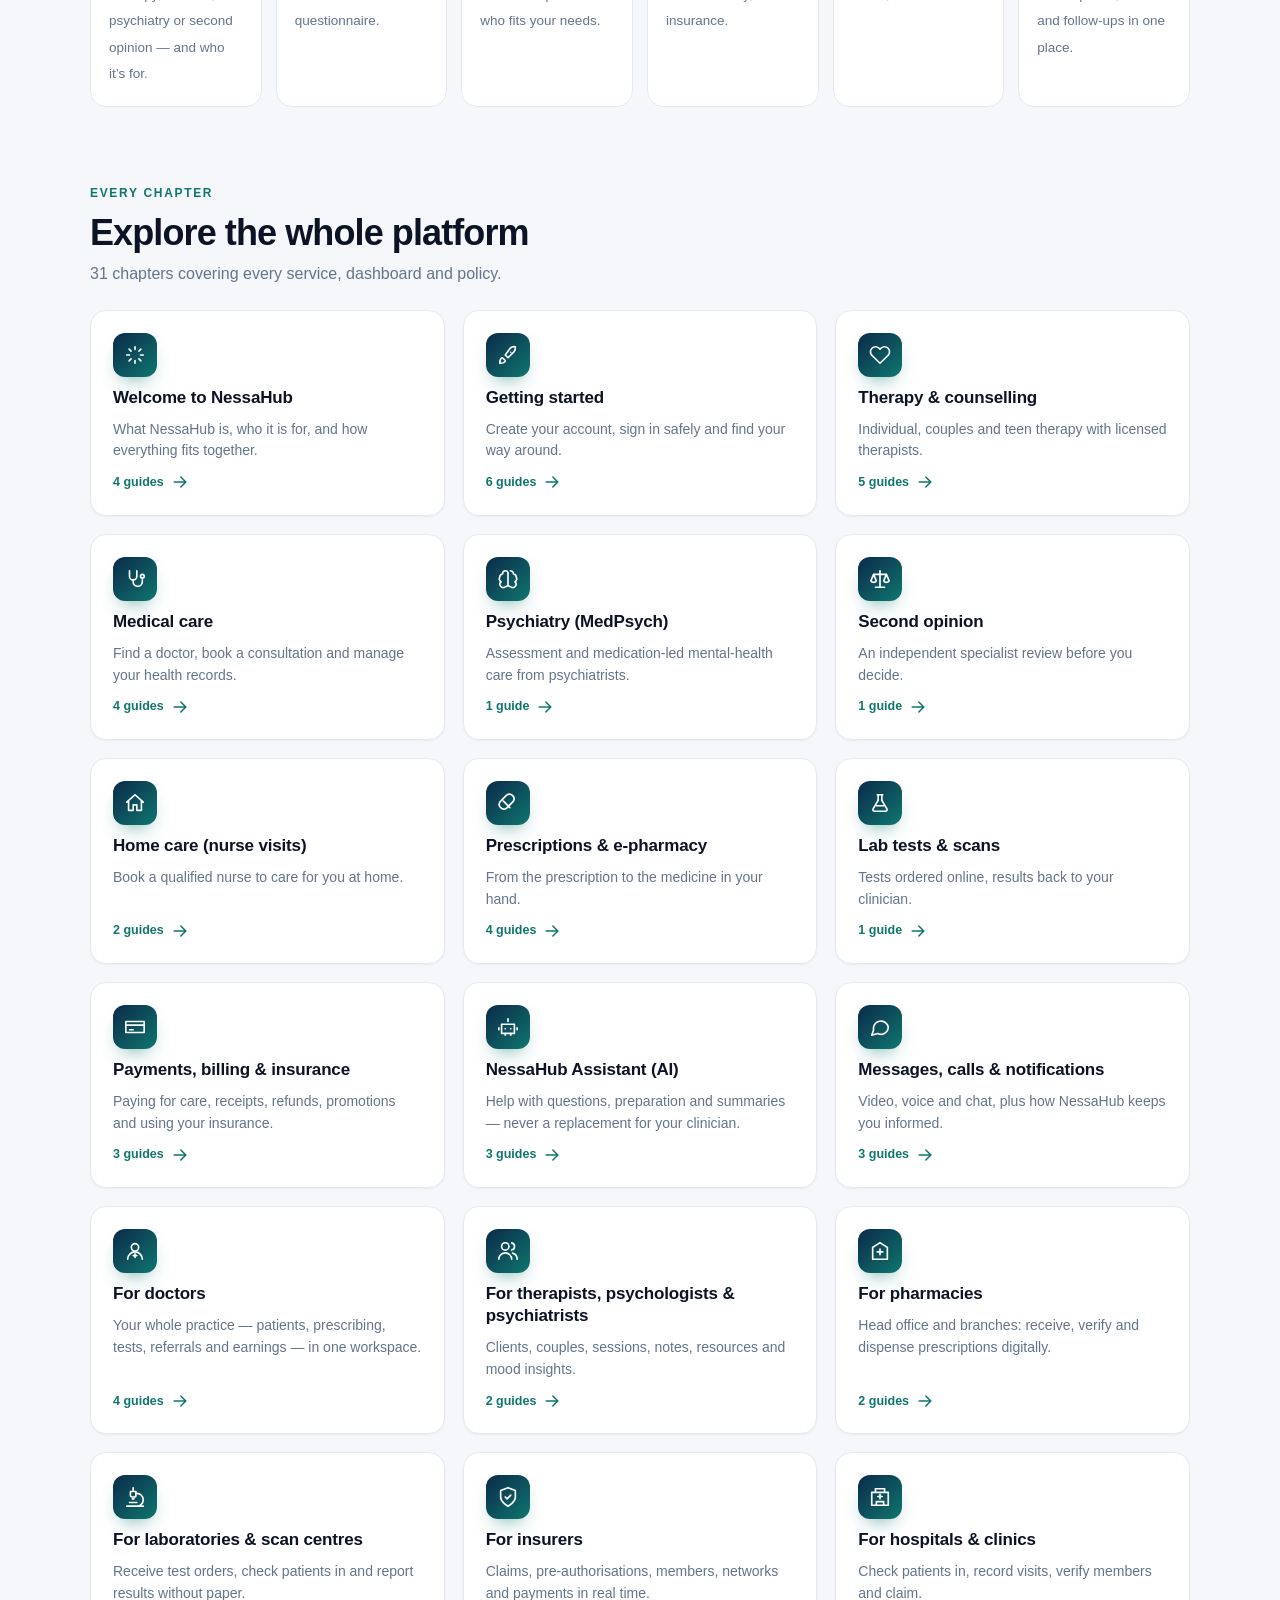
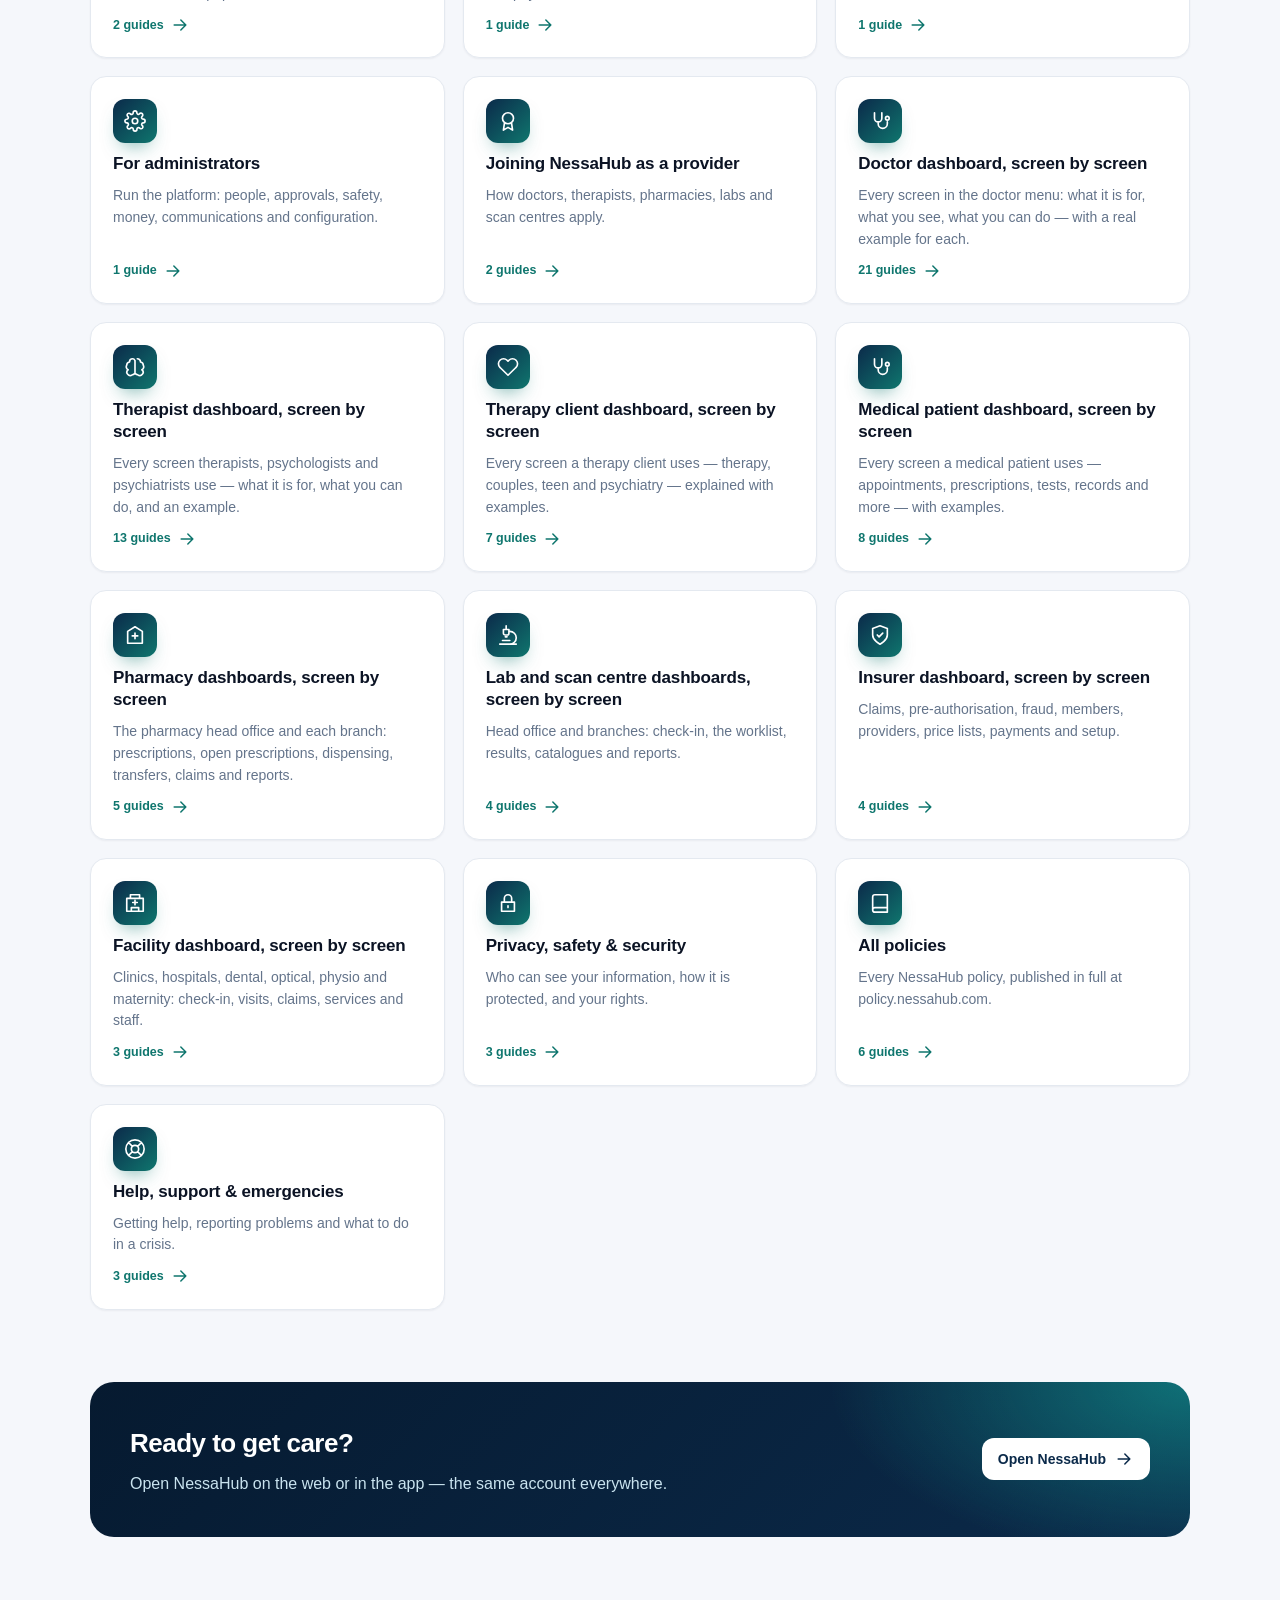
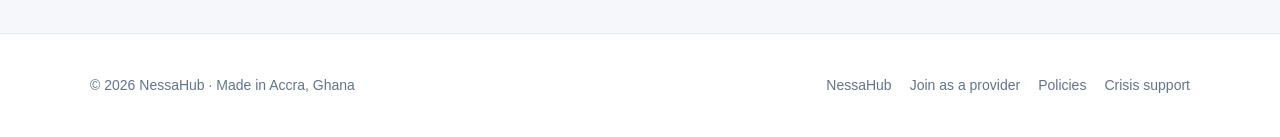
==== commit d53488ab: "Screen-by-screen guide for doctors, therapists, clients, patients, pharmacies, labs/scans, insurers " ====
--- a/index.html
+++ b/index.html
@@ -66,6 +66,10 @@
   <script src="/content/04-clinicians.js"></script>
   <script src="/content/05-partners.js"></script>
   <script src="/content/06-platform.js"></script>
+  <script src="/content/07-screens-doctor.js"></script>
+  <script src="/content/08-screens-therapist.js"></script>
+  <script src="/content/09-screens-patients.js"></script>
+  <script src="/content/10-screens-partners.js"></script>
   <script src="/app.js"></script>
 </body>
 </html>
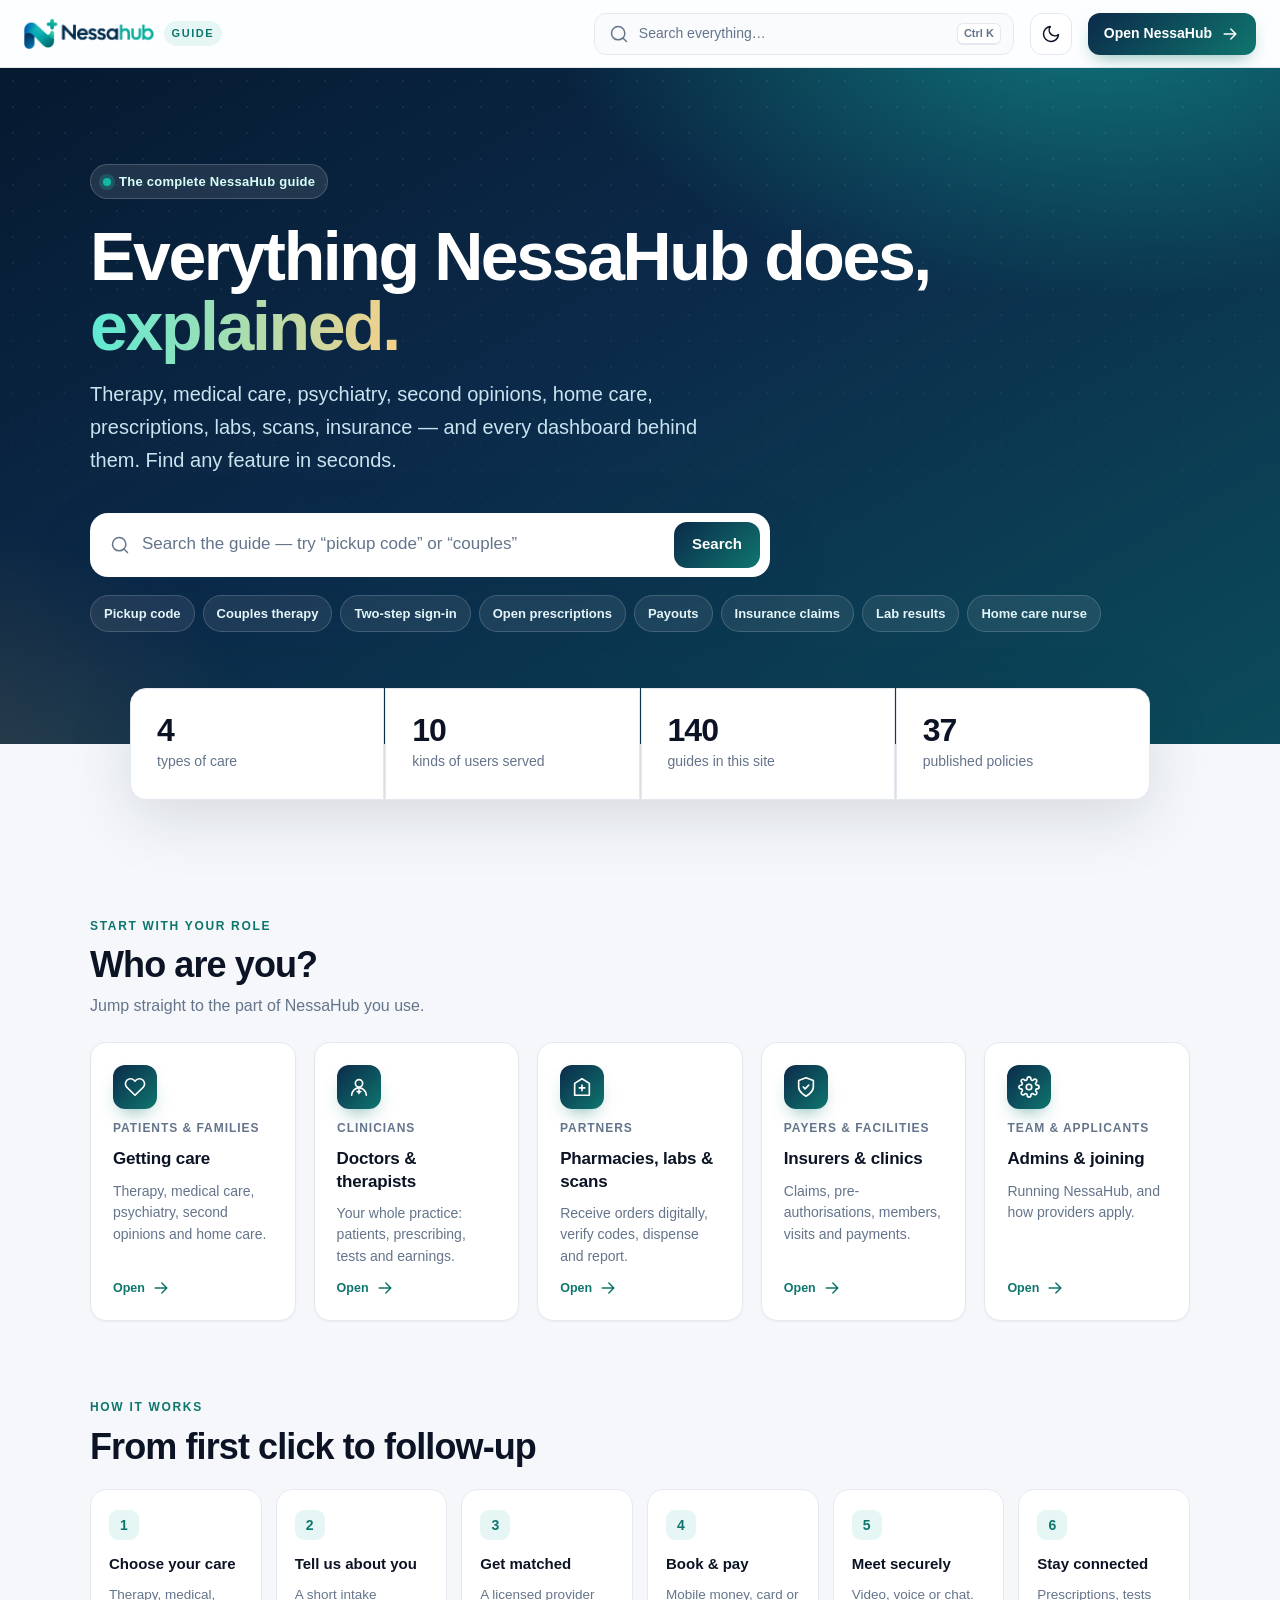
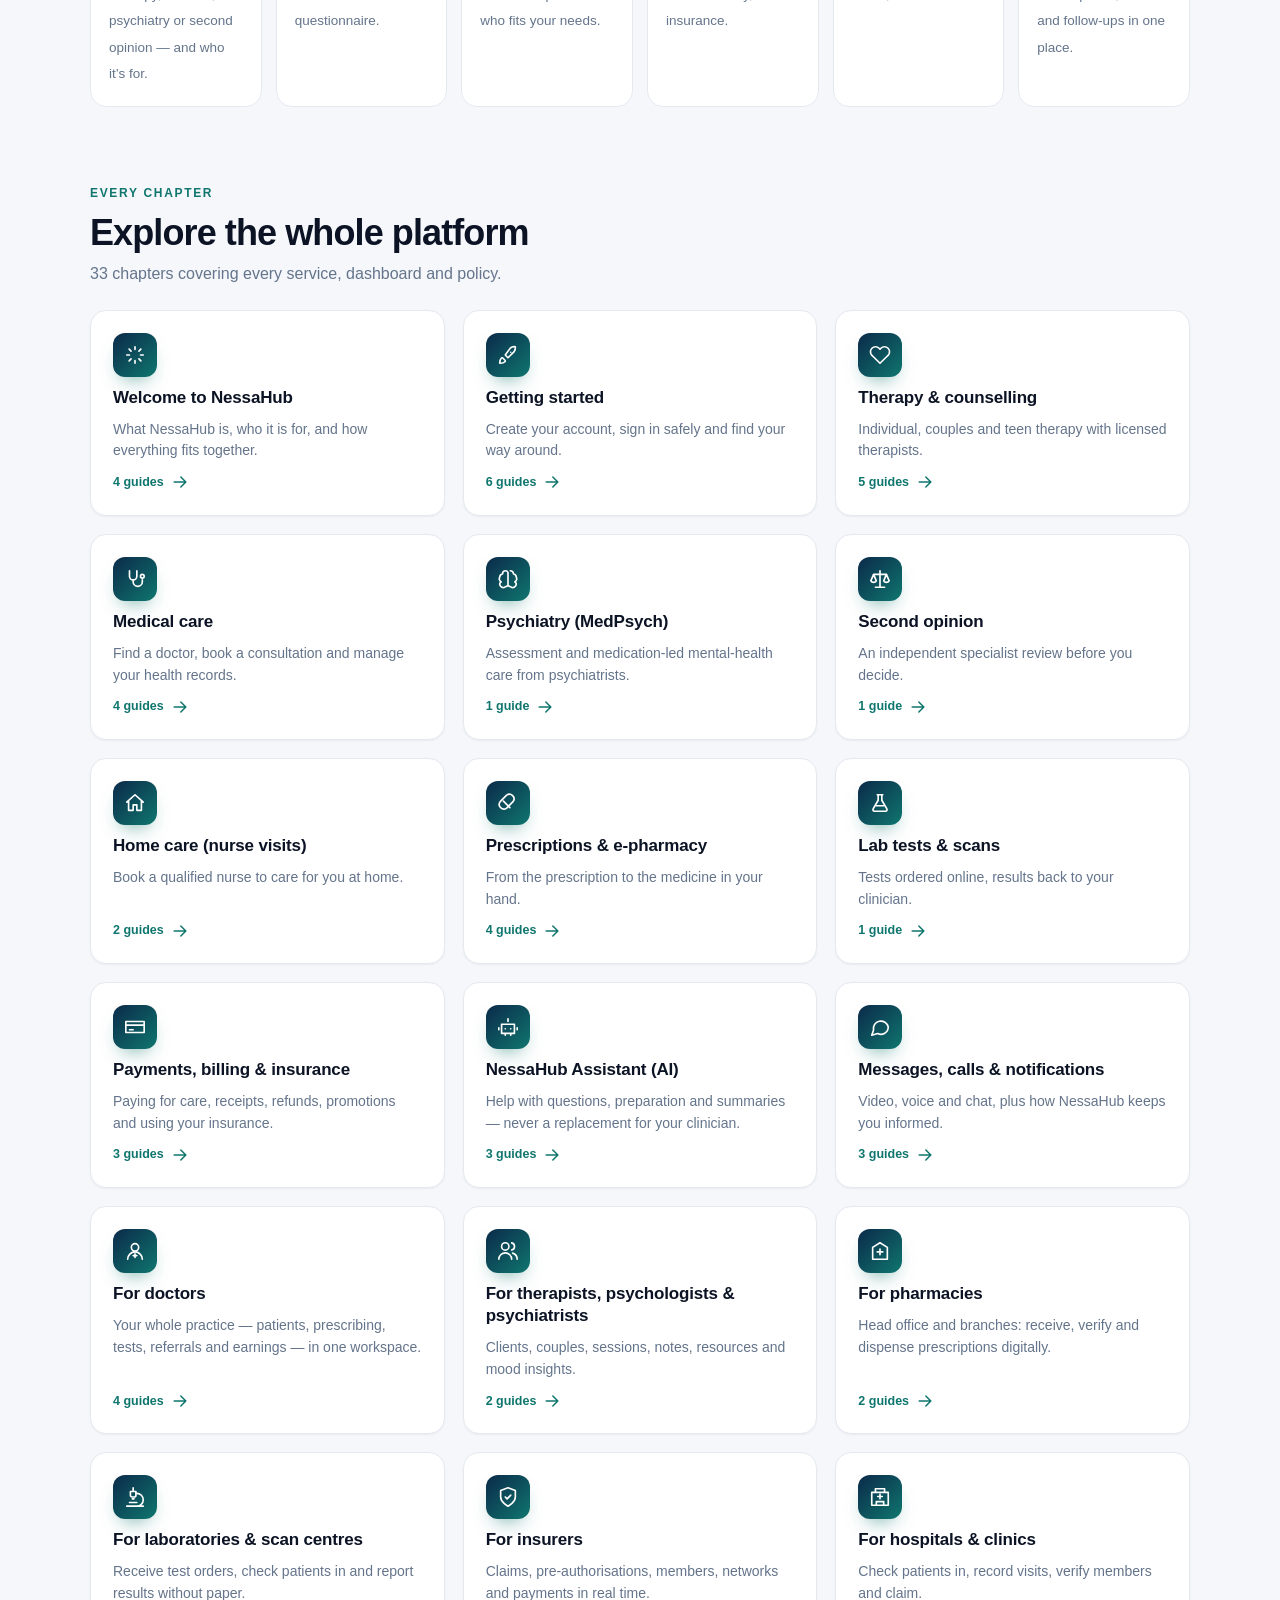
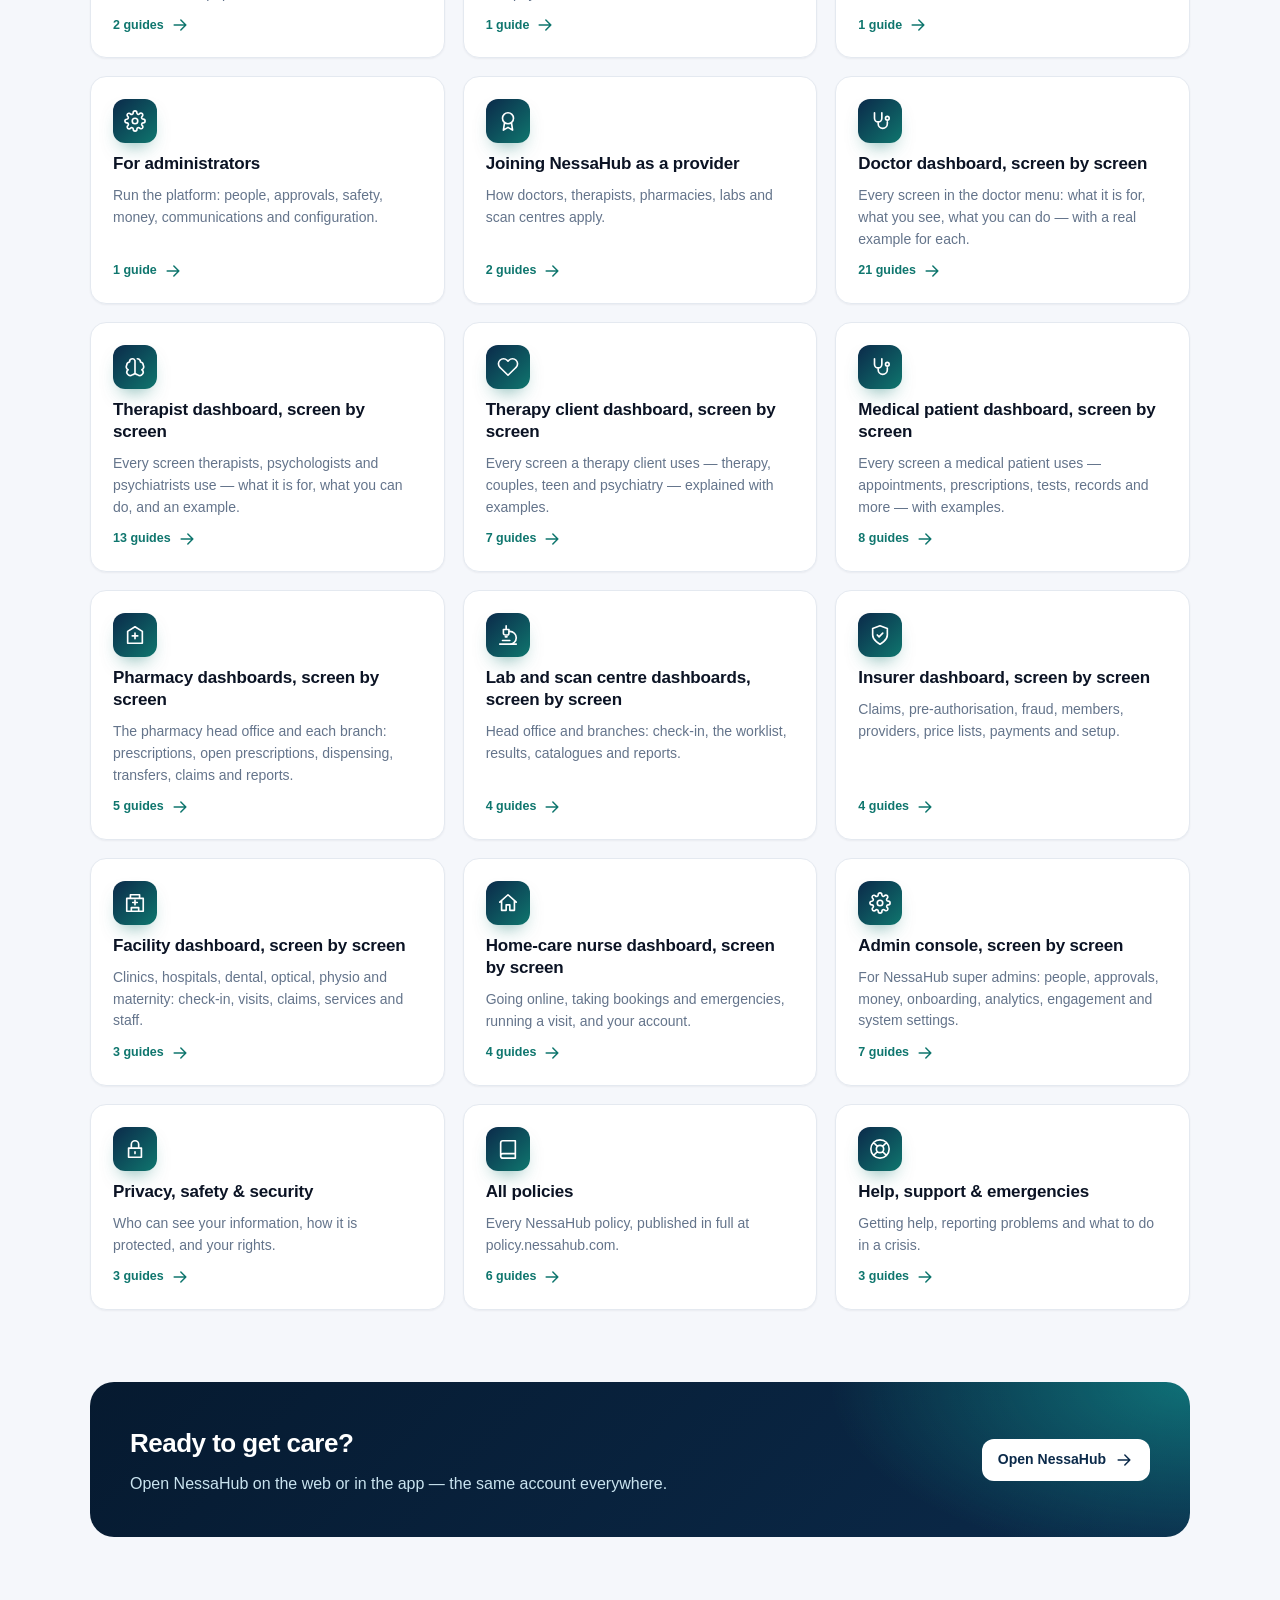
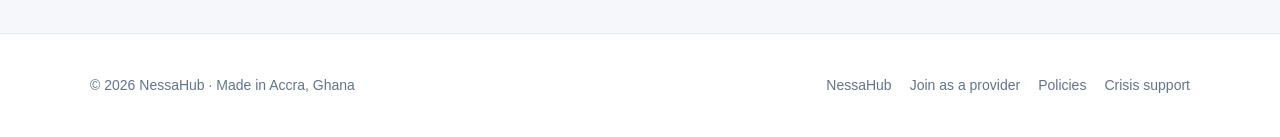
==== commit 0bdc039a: "Screen-by-screen guide for home-care nurses and the admin console Co-Authored-By: Claude Opus 5.5 <n" ====
--- a/index.html
+++ b/index.html
@@ -70,6 +70,7 @@
   <script src="/content/08-screens-therapist.js"></script>
   <script src="/content/09-screens-patients.js"></script>
   <script src="/content/10-screens-partners.js"></script>
+  <script src="/content/11-screens-homecare-admin.js"></script>
   <script src="/app.js"></script>
 </body>
 </html>
